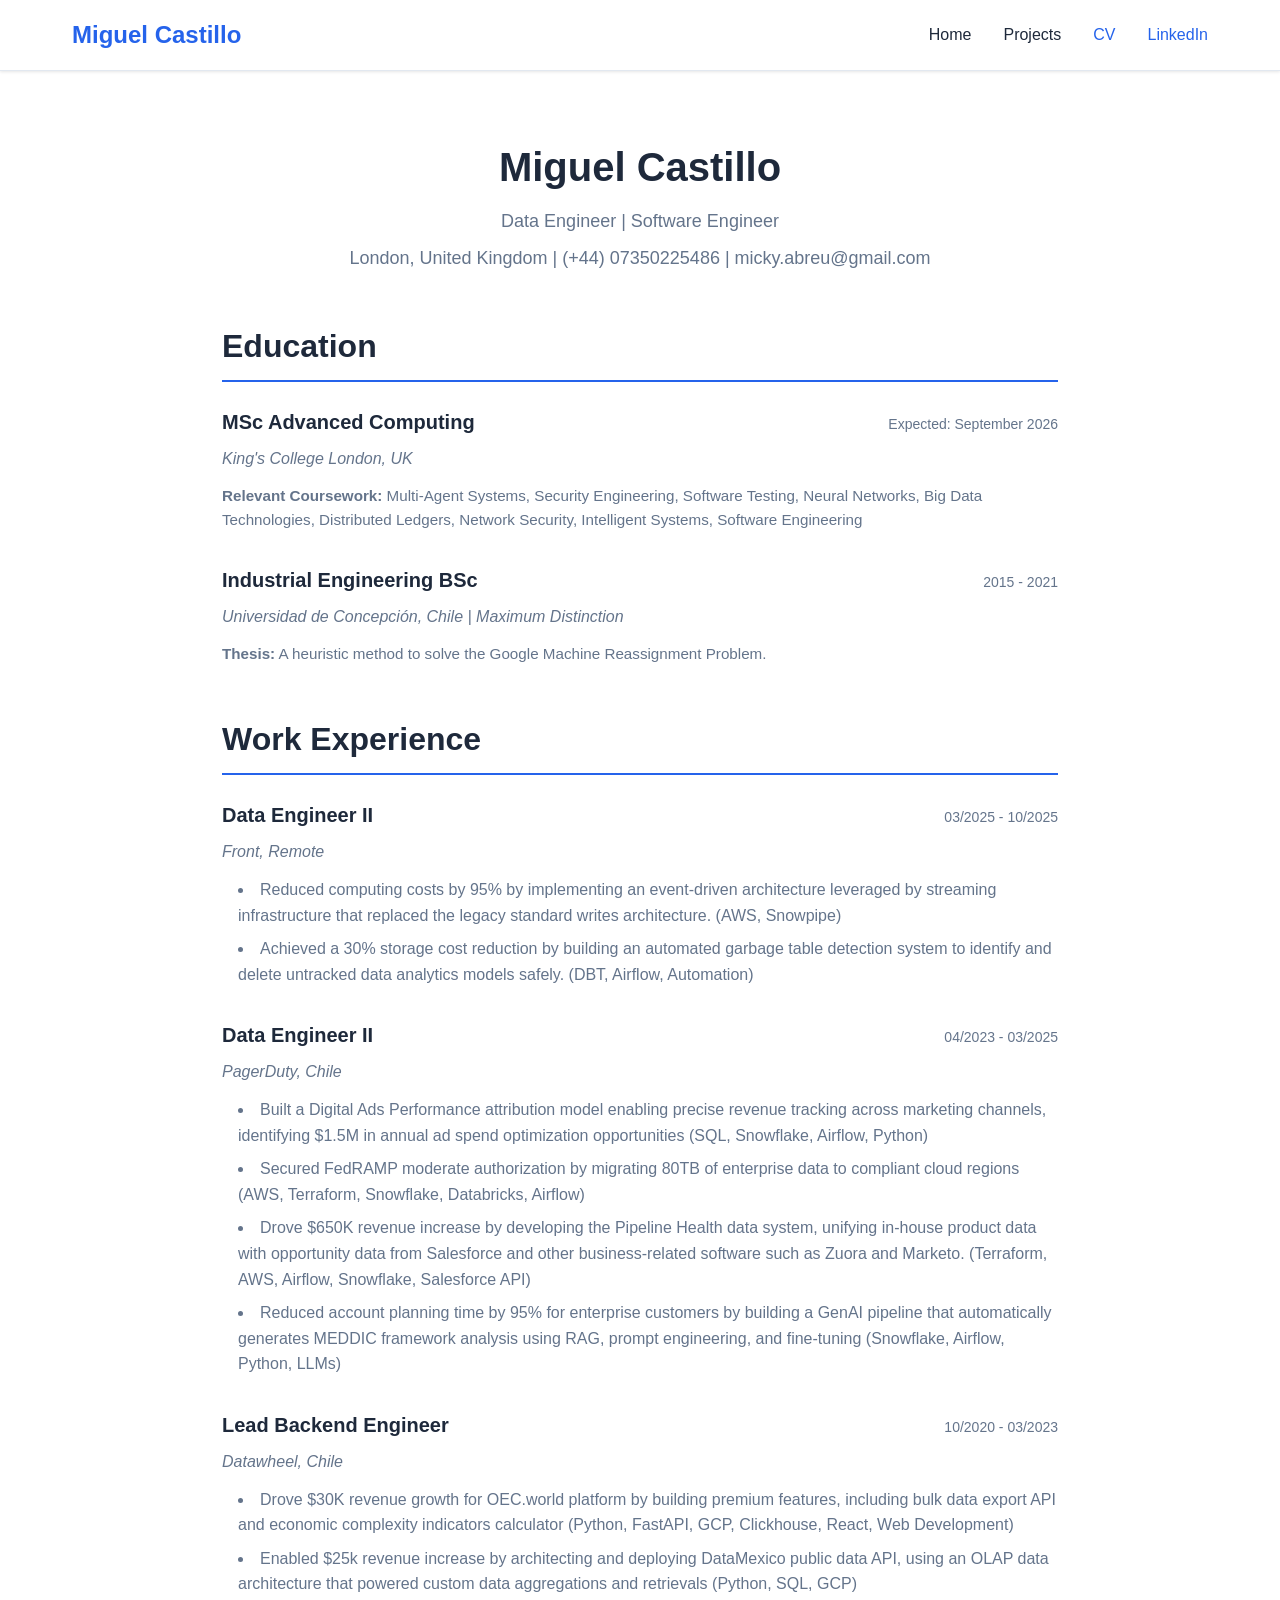
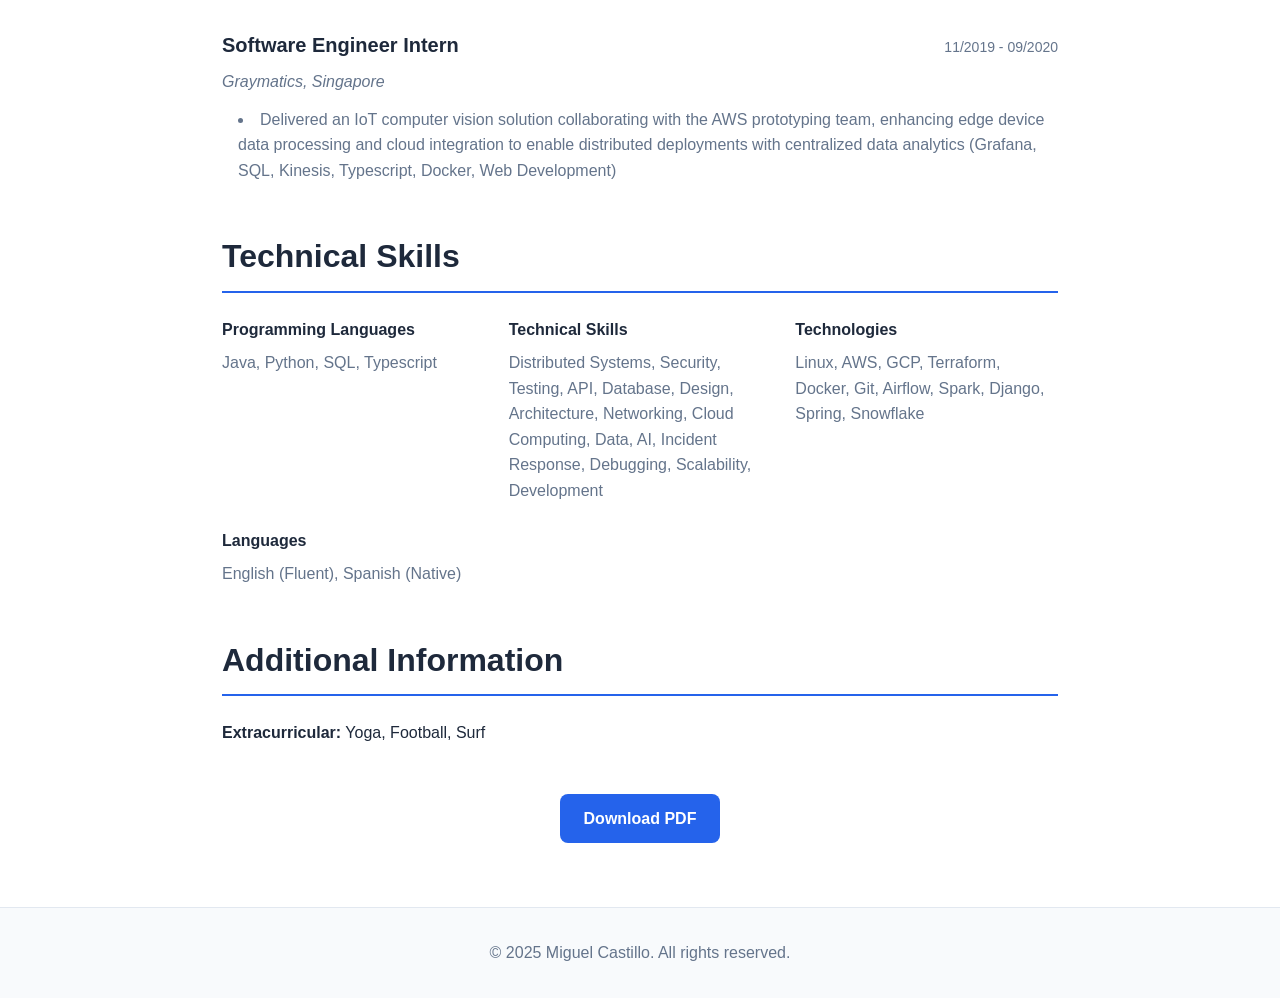
==== cv.html @ e3a8e342 "adds other pages" ====
<!DOCTYPE html>
<html lang="en">
<head>
    <meta charset="UTF-8">
    <meta name="viewport" content="width=device-width, initial-scale=1.0">
    <title>Portfolio - CV</title>
    <link rel="stylesheet" href="style.css">
</head>
<body>
    <nav class="navbar">
        <div class="nav-container">
            <a href="index.html" class="nav-logo">Miguel Castillo</a>
            <ul class="nav-menu">
                <li><a href="index.html" class="nav-link">Home</a></li>
                <li><a href="projects.html" class="nav-link">Projects</a></li>
                <li><a href="cv.html" class="nav-link active">CV</a></li>
                <li><a href="https://linkedin.com/in/yourprofile" target="_blank" class="nav-link linkedin">LinkedIn</a></li>
            </ul>
        </div>
    </nav>

    <main class="container cv-container">
        <section class="page-header">
            <h1>Miguel Castillo</h1>
            <p>Data Engineer | Software Engineer</p>
            <p class="contact-info">London, United Kingdom | (+44) 07350225486 | micky.abreu@gmail.com</p>
        </section>

        <section class="cv-section">
            <h2>Education</h2>

            <div class="cv-item">
                <div class="cv-item-header">
                    <h3>MSc Advanced Computing</h3>
                    <span class="cv-date">Expected: September 2026</span>
                </div>
                <p class="cv-company">King's College London, UK</p>
                <p class="cv-coursework"><strong>Relevant Coursework:</strong> Multi-Agent Systems, Security Engineering, Software Testing, Neural Networks, Big Data Technologies, Distributed Ledgers, Network Security, Intelligent Systems, Software Engineering</p>
            </div>

            <div class="cv-item">
                <div class="cv-item-header">
                    <h3>Industrial Engineering BSc</h3>
                    <span class="cv-date">2015 - 2021</span>
                </div>
                <p class="cv-company">Universidad de Concepción, Chile | Maximum Distinction</p>
                <p class="cv-coursework"><strong>Thesis:</strong> A heuristic method to solve the Google Machine Reassignment Problem.</p>
            </div>
        </section>

        <section class="cv-section">
            <h2>Work Experience</h2>

            <div class="cv-item">
                <div class="cv-item-header">
                    <h3>Data Engineer II</h3>
                    <span class="cv-date">03/2025 - 10/2025</span>
                </div>
                <p class="cv-company">Front, Remote</p>
                <ul class="cv-list">
                    <li>Reduced computing costs by 95% by implementing an event-driven architecture leveraged by streaming infrastructure that replaced the legacy standard writes architecture. (AWS, Snowpipe)</li>
                    <li>Achieved a 30% storage cost reduction by building an automated garbage table detection system to identify and delete untracked data analytics models safely. (DBT, Airflow, Automation)</li>
                </ul>
            </div>

            <div class="cv-item">
                <div class="cv-item-header">
                    <h3>Data Engineer II</h3>
                    <span class="cv-date">04/2023 - 03/2025</span>
                </div>
                <p class="cv-company">PagerDuty, Chile</p>
                <ul class="cv-list">
                    <li>Built a Digital Ads Performance attribution model enabling precise revenue tracking across marketing channels, identifying $1.5M in annual ad spend optimization opportunities (SQL, Snowflake, Airflow, Python)</li>
                    <li>Secured FedRAMP moderate authorization by migrating 80TB of enterprise data to compliant cloud regions (AWS, Terraform, Snowflake, Databricks, Airflow)</li>
                    <li>Drove $650K revenue increase by developing the Pipeline Health data system, unifying in-house product data with opportunity data from Salesforce and other business-related software such as Zuora and Marketo. (Terraform, AWS, Airflow, Snowflake, Salesforce API)</li>
                    <li>Reduced account planning time by 95% for enterprise customers by building a GenAI pipeline that automatically generates MEDDIC framework analysis using RAG, prompt engineering, and fine-tuning (Snowflake, Airflow, Python, LLMs)</li>
                </ul>
            </div>

            <div class="cv-item">
                <div class="cv-item-header">
                    <h3>Lead Backend Engineer</h3>
                    <span class="cv-date">10/2020 - 03/2023</span>
                </div>
                <p class="cv-company">Datawheel, Chile</p>
                <ul class="cv-list">
                    <li>Drove $30K revenue growth for OEC.world platform by building premium features, including bulk data export API and economic complexity indicators calculator (Python, FastAPI, GCP, Clickhouse, React, Web Development)</li>
                    <li>Enabled $25k revenue increase by architecting and deploying DataMexico public data API, using an OLAP data architecture that powered custom data aggregations and retrievals (Python, SQL, GCP)</li>
                </ul>
            </div>

            <div class="cv-item">
                <div class="cv-item-header">
                    <h3>Software Engineer Intern</h3>
                    <span class="cv-date">11/2019 - 09/2020</span>
                </div>
                <p class="cv-company">Graymatics, Singapore</p>
                <ul class="cv-list">
                    <li>Delivered an IoT computer vision solution collaborating with the AWS prototyping team, enhancing edge device data processing and cloud integration to enable distributed deployments with centralized data analytics (Grafana, SQL, Kinesis, Typescript, Docker, Web Development)</li>
                </ul>
            </div>
        </section>

        <section class="cv-section">
            <h2>Technical Skills</h2>
            <div class="skills-grid">
                <div class="skill-category">
                    <h4>Programming Languages</h4>
                    <p>Java, Python, SQL, Typescript</p>
                </div>
                <div class="skill-category">
                    <h4>Technical Skills</h4>
                    <p>Distributed Systems, Security, Testing, API, Database, Design, Architecture, Networking, Cloud Computing, Data, AI, Incident Response, Debugging, Scalability, Development</p>
                </div>
                <div class="skill-category">
                    <h4>Technologies</h4>
                    <p>Linux, AWS, GCP, Terraform, Docker, Git, Airflow, Spark, Django, Spring, Snowflake</p>
                </div>
                <div class="skill-category">
                    <h4>Languages</h4>
                    <p>English (Fluent), Spanish (Native)</p>
                </div>
            </div>
        </section>

        <section class="cv-section">
            <h2>Additional Information</h2>
            <p><strong>Extracurricular:</strong> Yoga, Football, Surf</p>
        </section>

        <div class="cv-download">
            <a href="cv.pdf" class="btn btn-primary" download>Download PDF</a>
        </div>
    </main>

    <footer>
        <p>&copy; 2025 Miguel Castillo. All rights reserved.</p>
    </footer>
</body>
</html>
---- style.css ----
* {
    margin: 0;
    padding: 0;
    box-sizing: border-box;
}

:root {
    --primary-color: #2563eb;
    --secondary-color: #475569;
    --text-color: #1e293b;
    --text-light: #64748b;
    --background: #ffffff;
    --background-alt: #f8fafc;
    --border-color: #e2e8f0;
    --hover-color: #1d4ed8;
}

body {
    font-family: -apple-system, BlinkMacSystemFont, 'Segoe UI', Roboto, Oxygen, Ubuntu, Cantarell, sans-serif;
    line-height: 1.6;
    color: var(--text-color);
    background-color: var(--background);
}

/* Navigation */
.navbar {
    background-color: var(--background);
    border-bottom: 1px solid var(--border-color);
    padding: 1rem 0;
    position: sticky;
    top: 0;
    z-index: 100;
    box-shadow: 0 1px 3px rgba(0, 0, 0, 0.1);
}

.nav-container {
    max-width: 1200px;
    margin: 0 auto;
    padding: 0 2rem;
    display: flex;
    justify-content: space-between;
    align-items: center;
}

.nav-logo {
    font-size: 1.5rem;
    font-weight: 700;
    color: var(--primary-color);
    text-decoration: none;
}

.nav-menu {
    display: flex;
    list-style: none;
    gap: 2rem;
}

.nav-link {
    text-decoration: none;
    color: var(--text-color);
    font-weight: 500;
    transition: color 0.3s;
}

.nav-link:hover,
.nav-link.active {
    color: var(--primary-color);
}

.nav-link.linkedin {
    color: var(--primary-color);
}

/* Main Container */
.container {
    max-width: 1200px;
    margin: 0 auto;
    padding: 4rem 2rem;
}

/* Hero Section */
.hero {
    text-align: center;
    padding: 4rem 0;
}

.hero h1 {
    font-size: 3.5rem;
    margin-bottom: 1rem;
    color: var(--text-color);
}

.subtitle {
    font-size: 1.5rem;
    color: var(--text-light);
    margin-bottom: 1.5rem;
}

.intro {
    font-size: 1.125rem;
    color: var(--text-light);
    max-width: 600px;
    margin: 0 auto 2rem;
}

.cta-buttons {
    display: flex;
    gap: 1rem;
    justify-content: center;
    margin-top: 2rem;
}

/* Buttons */
.btn {
    padding: 0.75rem 1.5rem;
    border-radius: 0.5rem;
    text-decoration: none;
    font-weight: 600;
    transition: all 0.3s;
    display: inline-block;
}

.btn-primary {
    background-color: var(--primary-color);
    color: white;
}

.btn-primary:hover {
    background-color: var(--hover-color);
    transform: translateY(-2px);
}

.btn-secondary {
    background-color: transparent;
    color: var(--primary-color);
    border: 2px solid var(--primary-color);
}

.btn-secondary:hover {
    background-color: var(--primary-color);
    color: white;
    transform: translateY(-2px);
}

/* Page Header */
.page-header {
    text-align: center;
    margin-bottom: 3rem;
}

.page-header h1 {
    font-size: 2.5rem;
    margin-bottom: 0.5rem;
}

.page-header p {
    font-size: 1.125rem;
    color: var(--text-light);
}

.contact-info {
    font-size: 0.95rem;
    margin-top: 0.5rem;
}

.cv-coursework {
    color: var(--text-light);
    font-size: 0.95rem;
    margin-top: 0.5rem;
}

/* Projects Grid */
.projects-grid {
    display: grid;
    grid-template-columns: repeat(auto-fill, minmax(300px, 1fr));
    gap: 2rem;
    margin-top: 2rem;
}

.project-card {
    background: var(--background-alt);
    border: 1px solid var(--border-color);
    border-radius: 0.5rem;
    padding: 2rem;
    transition: all 0.3s;
}

.project-card:hover {
    transform: translateY(-4px);
    box-shadow: 0 10px 25px rgba(0, 0, 0, 0.1);
}

.project-card h3 {
    font-size: 1.5rem;
    margin-bottom: 1rem;
    color: var(--text-color);
}

.project-description {
    color: var(--text-light);
    margin-bottom: 1rem;
}

.project-tags {
    display: flex;
    flex-wrap: wrap;
    gap: 0.5rem;
    margin-bottom: 1rem;
}

.tag {
    background-color: var(--primary-color);
    color: white;
    padding: 0.25rem 0.75rem;
    border-radius: 1rem;
    font-size: 0.875rem;
}

.project-link {
    color: var(--primary-color);
    text-decoration: none;
    font-weight: 600;
    transition: color 0.3s;
}

.project-link:hover {
    color: var(--hover-color);
}

/* CV Sections */
.cv-container {
    max-width: 900px;
}

.cv-section {
    margin-bottom: 3rem;
}

.cv-section h2 {
    font-size: 2rem;
    margin-bottom: 1.5rem;
    color: var(--text-color);
    border-bottom: 2px solid var(--primary-color);
    padding-bottom: 0.5rem;
}

.cv-item {
    margin-bottom: 2rem;
}

.cv-item-header {
    display: flex;
    justify-content: space-between;
    align-items: baseline;
    margin-bottom: 0.5rem;
}

.cv-item h3 {
    font-size: 1.25rem;
    color: var(--text-color);
}

.cv-date {
    color: var(--text-light);
    font-size: 0.875rem;
    font-weight: 500;
}

.cv-company {
    color: var(--text-light);
    font-style: italic;
    margin-bottom: 0.75rem;
}

.cv-list {
    list-style-position: inside;
    color: var(--text-light);
    margin-left: 1rem;
}

.cv-list li {
    margin-bottom: 0.5rem;
}

.skills-grid {
    display: grid;
    grid-template-columns: repeat(auto-fit, minmax(250px, 1fr));
    gap: 1.5rem;
}

.skill-category h4 {
    color: var(--text-color);
    margin-bottom: 0.5rem;
}

.skill-category p {
    color: var(--text-light);
}

.cv-download {
    text-align: center;
    margin-top: 3rem;
}

/* Footer */
footer {
    background-color: var(--background-alt);
    border-top: 1px solid var(--border-color);
    padding: 2rem;
    text-align: center;
    color: var(--text-light);
}

/* Responsive Design */
@media (max-width: 768px) {
    .nav-menu {
        gap: 1rem;
        font-size: 0.9rem;
    }

    .hero h1 {
        font-size: 2.5rem;
    }

    .subtitle {
        font-size: 1.25rem;
    }

    .cta-buttons {
        flex-direction: column;
        align-items: center;
    }

    .projects-grid {
        grid-template-columns: 1fr;
    }

    .cv-item-header {
        flex-direction: column;
        align-items: flex-start;
    }

    .skills-grid {
        grid-template-columns: 1fr;
    }
}
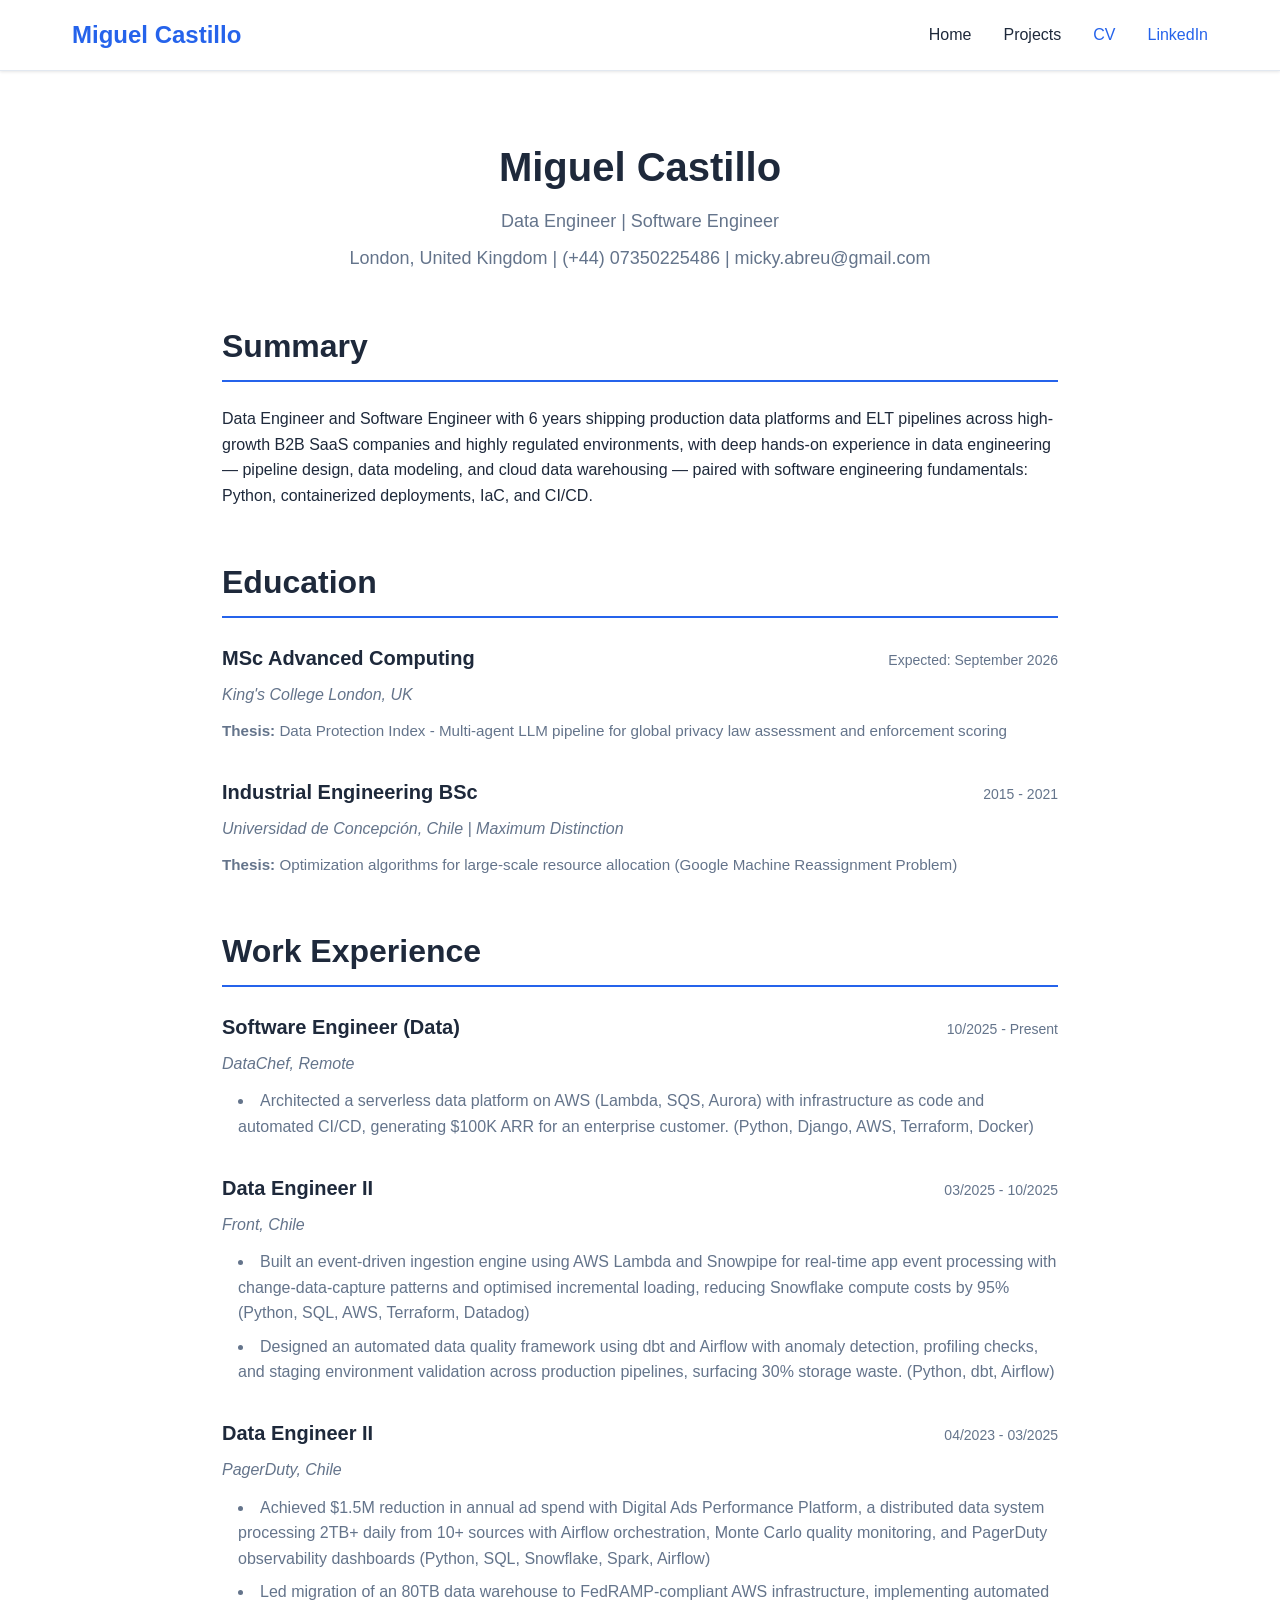
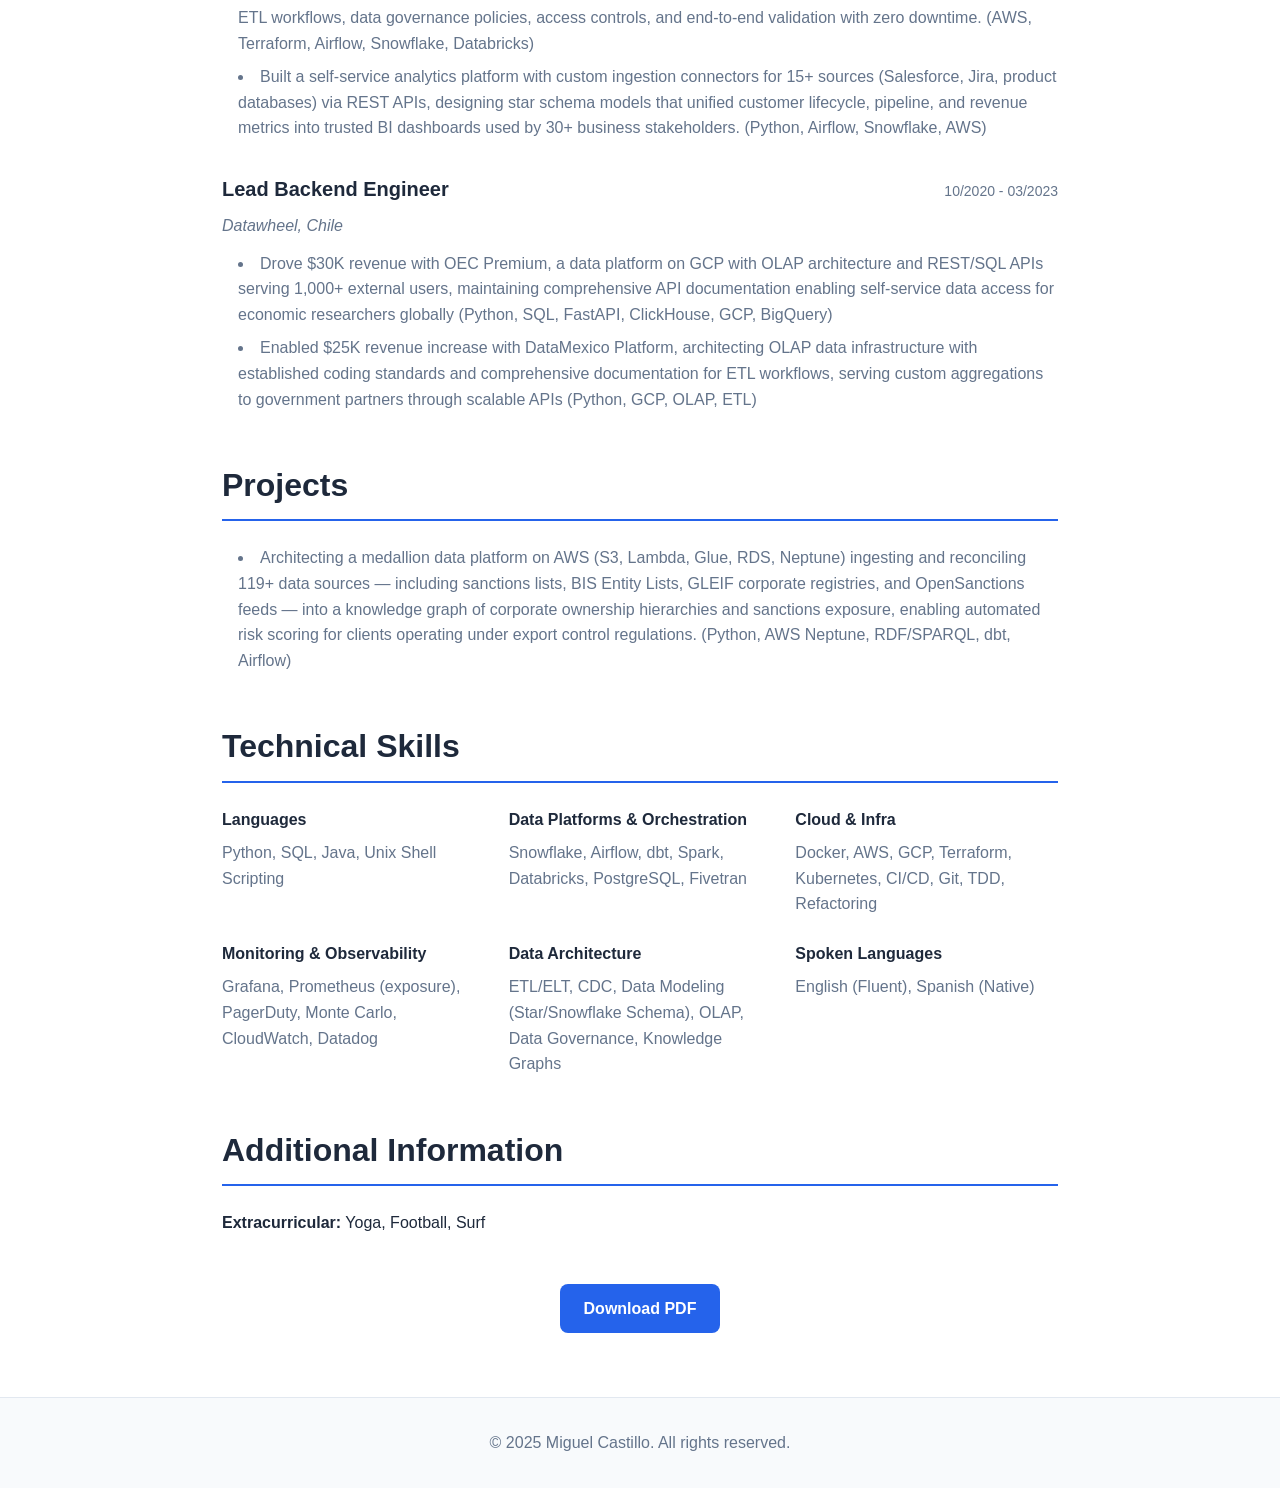
==== commit 460785f6: "CV update" ====
--- a/cv.html
+++ b/cv.html
@@ -27,6 +27,11 @@
         </section>
 
         <section class="cv-section">
+            <h2>Summary</h2>
+            <p>Data Engineer and Software Engineer with 6 years shipping production data platforms and ELT pipelines across high-growth B2B SaaS companies and highly regulated environments, with deep hands-on experience in data engineering — pipeline design, data modeling, and cloud data warehousing — paired with software engineering fundamentals: Python, containerized deployments, IaC, and CI/CD.</p>
+        </section>
+
+        <section class="cv-section">
             <h2>Education</h2>
 
             <div class="cv-item">
@@ -35,7 +40,7 @@
                     <span class="cv-date">Expected: September 2026</span>
                 </div>
                 <p class="cv-company">King's College London, UK</p>
-                <p class="cv-coursework"><strong>Relevant Coursework:</strong> Multi-Agent Systems, Security Engineering, Software Testing, Neural Networks, Big Data Technologies, Distributed Ledgers, Network Security, Intelligent Systems, Software Engineering</p>
+                <p class="cv-coursework"><strong>Thesis:</strong> Data Protection Index - Multi-agent LLM pipeline for global privacy law assessment and enforcement scoring</p>
             </div>
 
             <div class="cv-item">
@@ -44,7 +49,7 @@
                     <span class="cv-date">2015 - 2021</span>
                 </div>
                 <p class="cv-company">Universidad de Concepción, Chile | Maximum Distinction</p>
-                <p class="cv-coursework"><strong>Thesis:</strong> A heuristic method to solve the Google Machine Reassignment Problem.</p>
+                <p class="cv-coursework"><strong>Thesis:</strong> Optimization algorithms for large-scale resource allocation (Google Machine Reassignment Problem)</p>
             </div>
         </section>
 
@@ -53,13 +58,24 @@
 
             <div class="cv-item">
                 <div class="cv-item-header">
+                    <h3>Software Engineer (Data)</h3>
+                    <span class="cv-date">10/2025 - Present</span>
+                </div>
+                <p class="cv-company">DataChef, Remote</p>
+                <ul class="cv-list">
+                    <li>Architected a serverless data platform on AWS (Lambda, SQS, Aurora) with infrastructure as code and automated CI/CD, generating $100K ARR for an enterprise customer. (Python, Django, AWS, Terraform, Docker)</li>
+                </ul>
+            </div>
+
+            <div class="cv-item">
+                <div class="cv-item-header">
                     <h3>Data Engineer II</h3>
                     <span class="cv-date">03/2025 - 10/2025</span>
                 </div>
-                <p class="cv-company">Front, Remote</p>
+                <p class="cv-company">Front, Chile</p>
                 <ul class="cv-list">
-                    <li>Reduced computing costs by 95% by implementing an event-driven architecture leveraged by streaming infrastructure that replaced the legacy standard writes architecture. (AWS, Snowpipe)</li>
-                    <li>Achieved a 30% storage cost reduction by building an automated garbage table detection system to identify and delete untracked data analytics models safely. (DBT, Airflow, Automation)</li>
+                    <li>Built an event-driven ingestion engine using AWS Lambda and Snowpipe for real-time app event processing with change-data-capture patterns and optimised incremental loading, reducing Snowflake compute costs by 95% (Python, SQL, AWS, Terraform, Datadog)</li>
+                    <li>Designed an automated data quality framework using dbt and Airflow with anomaly detection, profiling checks, and staging environment validation across production pipelines, surfacing 30% storage waste. (Python, dbt, Airflow)</li>
                 </ul>
             </div>
 
@@ -70,10 +86,9 @@
                 </div>
                 <p class="cv-company">PagerDuty, Chile</p>
                 <ul class="cv-list">
-                    <li>Built a Digital Ads Performance attribution model enabling precise revenue tracking across marketing channels, identifying $1.5M in annual ad spend optimization opportunities (SQL, Snowflake, Airflow, Python)</li>
-                    <li>Secured FedRAMP moderate authorization by migrating 80TB of enterprise data to compliant cloud regions (AWS, Terraform, Snowflake, Databricks, Airflow)</li>
-                    <li>Drove $650K revenue increase by developing the Pipeline Health data system, unifying in-house product data with opportunity data from Salesforce and other business-related software such as Zuora and Marketo. (Terraform, AWS, Airflow, Snowflake, Salesforce API)</li>
-                    <li>Reduced account planning time by 95% for enterprise customers by building a GenAI pipeline that automatically generates MEDDIC framework analysis using RAG, prompt engineering, and fine-tuning (Snowflake, Airflow, Python, LLMs)</li>
+                    <li>Achieved $1.5M reduction in annual ad spend with Digital Ads Performance Platform, a distributed data system processing 2TB+ daily from 10+ sources with Airflow orchestration, Monte Carlo quality monitoring, and PagerDuty observability dashboards (Python, SQL, Snowflake, Spark, Airflow)</li>
+                    <li>Led migration of an 80TB data warehouse to FedRAMP-compliant AWS infrastructure, implementing automated ETL workflows, data governance policies, access controls, and end-to-end validation with zero downtime. (AWS, Terraform, Airflow, Snowflake, Databricks)</li>
+                    <li>Built a self-service analytics platform with custom ingestion connectors for 15+ sources (Salesforce, Jira, product databases) via REST APIs, designing star schema models that unified customer lifecycle, pipeline, and revenue metrics into trusted BI dashboards used by 30+ business stakeholders. (Python, Airflow, Snowflake, AWS)</li>
                 </ul>
             </div>
 
@@ -84,19 +99,17 @@
                 </div>
                 <p class="cv-company">Datawheel, Chile</p>
                 <ul class="cv-list">
-                    <li>Drove $30K revenue growth for OEC.world platform by building premium features, including bulk data export API and economic complexity indicators calculator (Python, FastAPI, GCP, Clickhouse, React, Web Development)</li>
-                    <li>Enabled $25k revenue increase by architecting and deploying DataMexico public data API, using an OLAP data architecture that powered custom data aggregations and retrievals (Python, SQL, GCP)</li>
+                    <li>Drove $30K revenue with OEC Premium, a data platform on GCP with OLAP architecture and REST/SQL APIs serving 1,000+ external users, maintaining comprehensive API documentation enabling self-service data access for economic researchers globally (Python, SQL, FastAPI, ClickHouse, GCP, BigQuery)</li>
+                    <li>Enabled $25K revenue increase with DataMexico Platform, architecting OLAP data infrastructure with established coding standards and comprehensive documentation for ETL workflows, serving custom aggregations to government partners through scalable APIs (Python, GCP, OLAP, ETL)</li>
                 </ul>
             </div>
+        </section>
 
+        <section class="cv-section">
+            <h2>Projects</h2>
             <div class="cv-item">
-                <div class="cv-item-header">
-                    <h3>Software Engineer Intern</h3>
-                    <span class="cv-date">11/2019 - 09/2020</span>
-                </div>
-                <p class="cv-company">Graymatics, Singapore</p>
                 <ul class="cv-list">
-                    <li>Delivered an IoT computer vision solution collaborating with the AWS prototyping team, enhancing edge device data processing and cloud integration to enable distributed deployments with centralized data analytics (Grafana, SQL, Kinesis, Typescript, Docker, Web Development)</li>
+                    <li>Architecting a medallion data platform on AWS (S3, Lambda, Glue, RDS, Neptune) ingesting and reconciling 119+ data sources — including sanctions lists, BIS Entity Lists, GLEIF corporate registries, and OpenSanctions feeds — into a knowledge graph of corporate ownership hierarchies and sanctions exposure, enabling automated risk scoring for clients operating under export control regulations. (Python, AWS Neptune, RDF/SPARQL, dbt, Airflow)</li>
                 </ul>
             </div>
         </section>
@@ -105,19 +118,27 @@
             <h2>Technical Skills</h2>
             <div class="skills-grid">
                 <div class="skill-category">
-                    <h4>Programming Languages</h4>
-                    <p>Java, Python, SQL, Typescript</p>
+                    <h4>Languages</h4>
+                    <p>Python, SQL, Java, Unix Shell Scripting</p>
                 </div>
                 <div class="skill-category">
-                    <h4>Technical Skills</h4>
-                    <p>Distributed Systems, Security, Testing, API, Database, Design, Architecture, Networking, Cloud Computing, Data, AI, Incident Response, Debugging, Scalability, Development</p>
+                    <h4>Data Platforms & Orchestration</h4>
+                    <p>Snowflake, Airflow, dbt, Spark, Databricks, PostgreSQL, Fivetran</p>
                 </div>
                 <div class="skill-category">
-                    <h4>Technologies</h4>
-                    <p>Linux, AWS, GCP, Terraform, Docker, Git, Airflow, Spark, Django, Spring, Snowflake</p>
+                    <h4>Cloud & Infra</h4>
+                    <p>Docker, AWS, GCP, Terraform, Kubernetes, CI/CD, Git, TDD, Refactoring</p>
                 </div>
                 <div class="skill-category">
-                    <h4>Languages</h4>
+                    <h4>Monitoring & Observability</h4>
+                    <p>Grafana, Prometheus (exposure), PagerDuty, Monte Carlo, CloudWatch, Datadog</p>
+                </div>
+                <div class="skill-category">
+                    <h4>Data Architecture</h4>
+                    <p>ETL/ELT, CDC, Data Modeling (Star/Snowflake Schema), OLAP, Data Governance, Knowledge Graphs</p>
+                </div>
+                <div class="skill-category">
+                    <h4>Spoken Languages</h4>
                     <p>English (Fluent), Spanish (Native)</p>
                 </div>
             </div>
